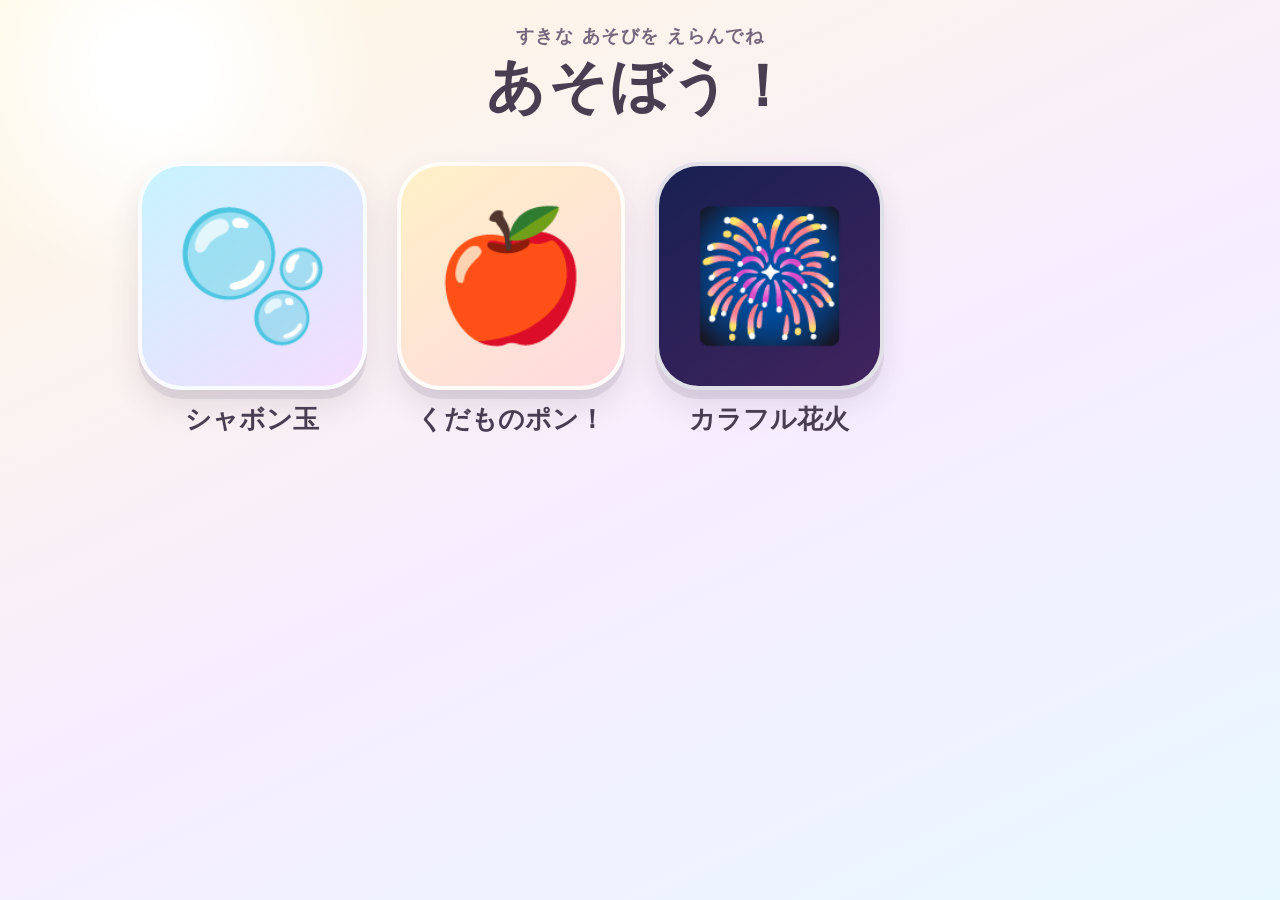
==== index.html @ 53bc14d3 "Add shared toddler app portal prototype" ====
<!doctype html>
<html lang="ja">
<head>
  <meta charset="UTF-8">
  <meta name="viewport" content="width=device-width, initial-scale=1, viewport-fit=cover">
  <meta name="theme-color" content="#fff7df">
  <meta name="description" content="幼児向けWebアプリを選んで遊べる共通ポータルです。">
  <title>あそぼう！</title>
  <link rel="icon" href="data:,">
  <link rel="stylesheet" href="portal/style.css">
</head>
<body>
  <main class="portal">
    <header class="portal-header">
      <p class="eyebrow">すきな あそびを えらんでね</p>
      <h1>あそぼう！</h1>
    </header>
    <nav aria-label="あそびを選ぶ">
      <div id="appGrid" class="app-grid"></div>
    </nav>
  </main>
  <script src="portal/apps.js" defer></script>
</body>
</html>
---- portal/style.css ----
:root { color-scheme: light; --ink: #493d51; }
* { box-sizing: border-box; }
html { min-height: 100%; background: #fff7df; }
body {
  min-width: 0; min-height: 100vh; min-height: 100dvh; margin: 0; overflow-x: hidden;
  color: var(--ink); font-family: "Hiragino Maru Gothic ProN", "Yu Gothic", Meiryo, system-ui, sans-serif;
  background: radial-gradient(circle at 12% 8%, #fff 0 4%, transparent 16%), linear-gradient(155deg, #fff8df, #f7edff 52%, #e8f8ff);
  -webkit-tap-highlight-color: transparent; -webkit-touch-callout: none;
}
.portal {
  width: min(100%, 1040px); min-height: 100vh; min-height: 100dvh; margin: 0 auto;
  padding: calc(24px + env(safe-area-inset-top)) max(18px, env(safe-area-inset-right)) calc(36px + env(safe-area-inset-bottom)) max(18px, env(safe-area-inset-left));
}
.portal-header { margin: 0 0 clamp(24px, 6vw, 42px); text-align: center; }
.eyebrow { margin: 0 0 5px; color: #76667c; font-size: clamp(13px, 3.6vw, 18px); font-weight: 700; letter-spacing: .08em; }
h1 { margin: 0; font-size: clamp(34px, 10vw, 58px); line-height: 1.15; letter-spacing: .05em; }
.app-grid { display: grid; grid-template-columns: repeat(2, minmax(0, 1fr)); gap: clamp(18px, 5vw, 30px); align-items: start; }
.app-card { min-width: 0; color: inherit; text-align: center; text-decoration: none; touch-action: manipulation; user-select: none; -webkit-user-select: none; }
.app-icon {
  display: grid; place-items: center; width: 100%; aspect-ratio: 1; border: 4px solid rgba(255,255,255,.86); border-radius: clamp(28px, 8vw, 44px);
  font-size: clamp(68px, 24vw, 126px); line-height: 1; box-shadow: 0 9px 0 rgba(86,66,92,.11), 0 16px 30px rgba(86,66,92,.13);
  transition: transform 150ms ease, box-shadow 150ms ease;
}
.app-card--bubble .app-icon { background: linear-gradient(145deg, #c7f3ff, #f5dcff); }
.app-card--fruit .app-icon { background: linear-gradient(145deg, #fff1c7, #ffd9df); }
.app-card--fireworks .app-icon { background: linear-gradient(145deg, #182052, #41235e); }
.app-name { display: block; margin-top: 13px; font-size: clamp(18px, 5vw, 26px); font-weight: 900; line-height: 1.3; overflow-wrap: anywhere; }
.app-card:active .app-icon { transform: translateY(4px) scale(.98); box-shadow: 0 4px 0 rgba(86,66,92,.11), 0 9px 18px rgba(86,66,92,.12); }
.app-card:focus-visible { outline: none; }
.app-card:focus-visible .app-icon { outline: 5px solid #286fc1; outline-offset: 4px; }
@media (min-width: 620px) { .app-grid { grid-template-columns: repeat(3, minmax(0, 1fr)); } }
@media (min-width: 940px) { .app-grid { grid-template-columns: repeat(4, minmax(0, 1fr)); } }
@media (orientation: landscape) and (max-height: 520px) {
  .portal { padding-top: calc(12px + env(safe-area-inset-top)); }
  .portal-header { margin-bottom: 16px; }
  .eyebrow { font-size: 13px; }
  h1 { font-size: 32px; }
  .app-grid { grid-template-columns: repeat(3, minmax(0, 1fr)); gap: 18px; }
  .app-icon { max-width: 190px; margin-inline: auto; font-size: min(18vw, 90px); border-radius: 30px; }
  .app-name { margin-top: 9px; font-size: 18px; }
}
@media (prefers-reduced-motion: reduce) { .app-icon { transition: none; } }
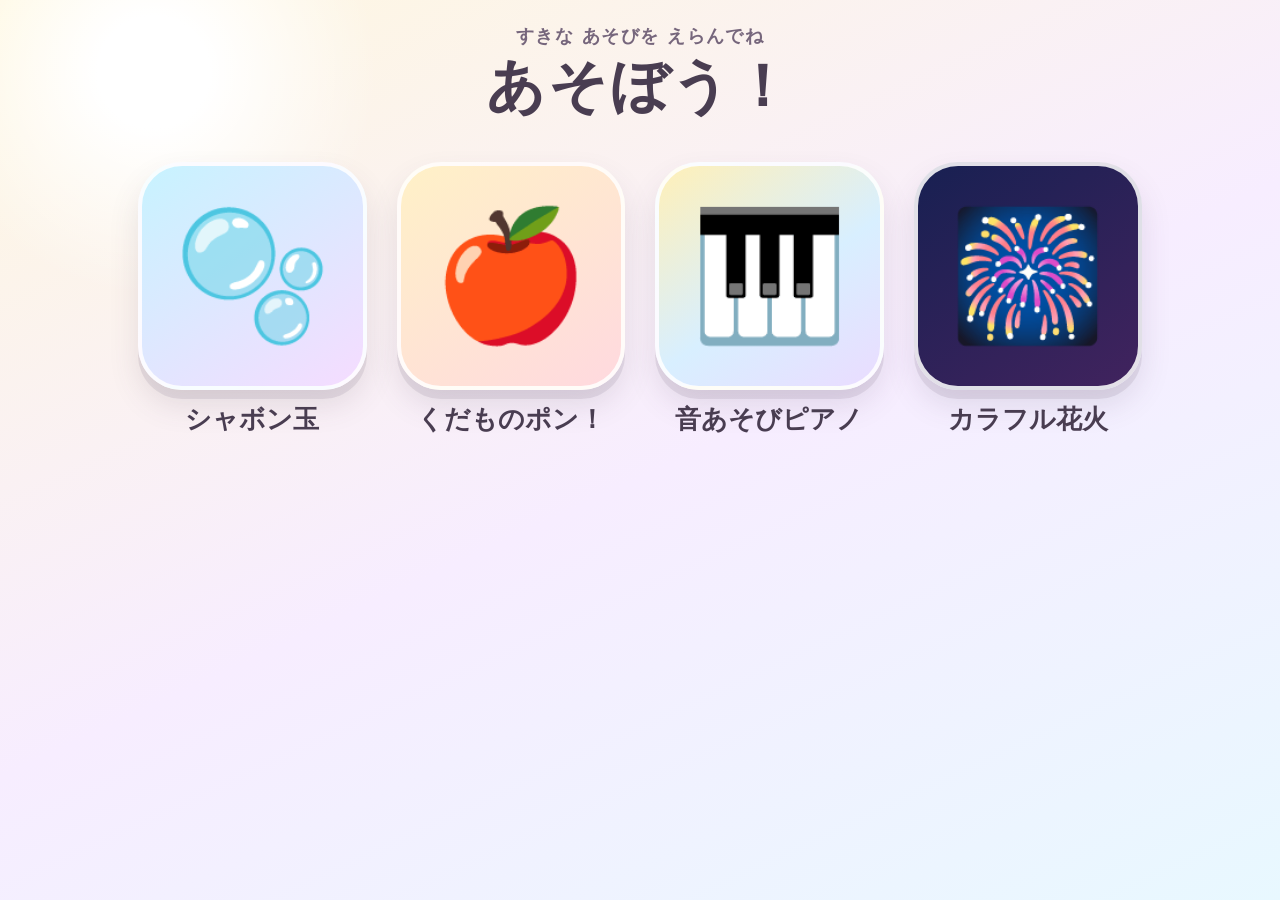
==== commit 4ecf672b: "Add shared GA4 page measurement" ====
--- a/index.html
+++ b/index.html
@@ -8,6 +8,8 @@
   <title>あそぼう！</title>
   <link rel="icon" href="data:,">
   <link rel="stylesheet" href="portal/style.css">
+  <script src="shared/clarity.js"></script>
+  <script src="shared/ga4.js"></script>
 </head>
 <body>
   <main class="portal">
--- a/portal/style.css
+++ b/portal/style.css
@@ -23,6 +23,7 @@
 }
 .app-card--bubble .app-icon { background: linear-gradient(145deg, #c7f3ff, #f5dcff); }
 .app-card--fruit .app-icon { background: linear-gradient(145deg, #fff1c7, #ffd9df); }
+.app-card--piano .app-icon { background: linear-gradient(145deg, #fff0b8, #d8efff 55%, #eadcff); }
 .app-card--fireworks .app-icon { background: linear-gradient(145deg, #182052, #41235e); }
 .app-name { display: block; margin-top: 13px; font-size: clamp(18px, 5vw, 26px); font-weight: 900; line-height: 1.3; overflow-wrap: anywhere; }
 .app-card:active .app-icon { transform: translateY(4px) scale(.98); box-shadow: 0 4px 0 rgba(86,66,92,.11), 0 9px 18px rgba(86,66,92,.12); }
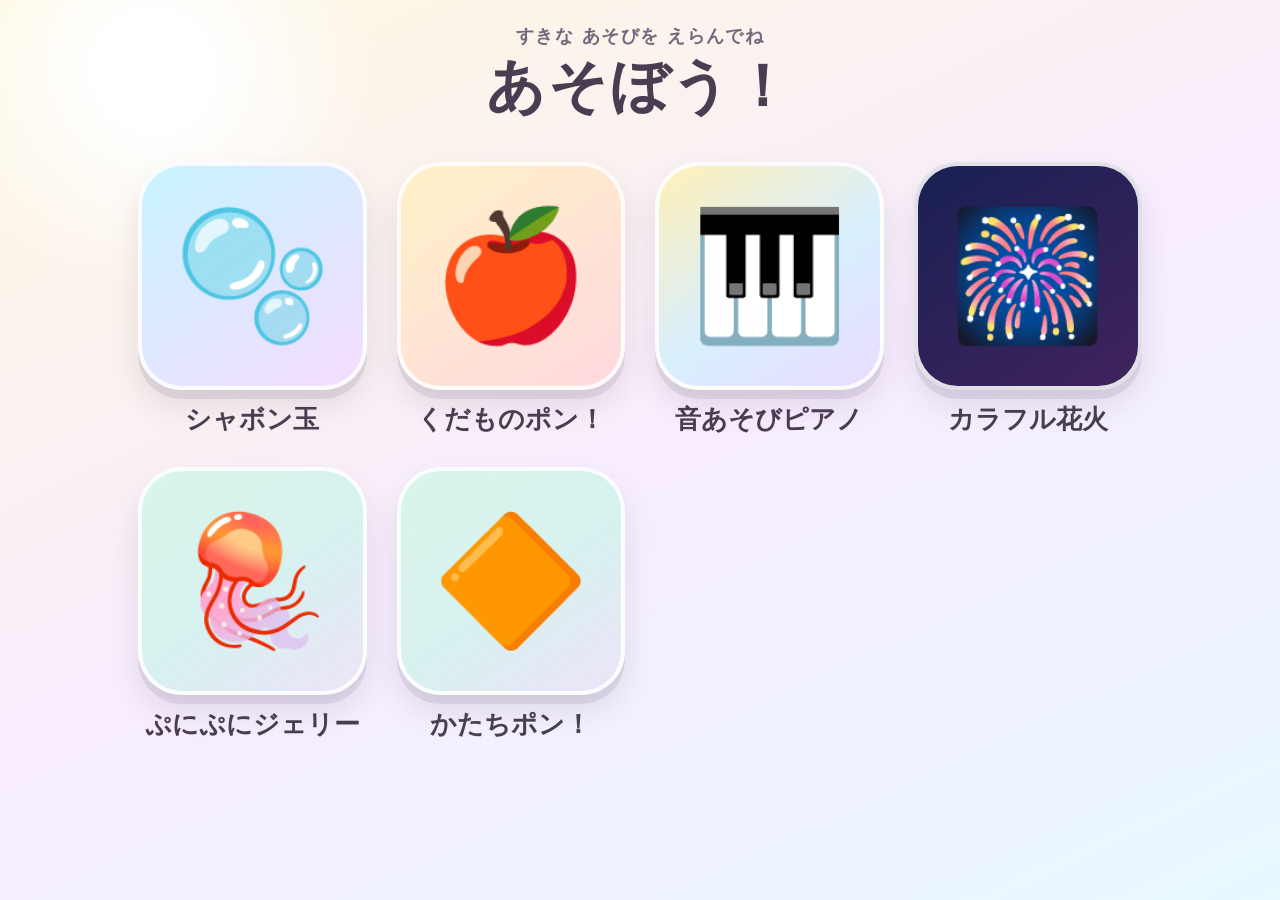
==== commit 5034a6a2: "Prepare APP-013 production release behind PR review" ====
--- a/index.html
+++ b/index.html
@@ -21,6 +21,6 @@
       <div id="appGrid" class="app-grid"></div>
     </nav>
   </main>
-  <script src="portal/apps.js" defer></script>
+  <script src="portal/apps.js?v=20261102-app013" defer></script>
 </body>
 </html>
--- a/portal/style.css
+++ b/portal/style.css
@@ -25,12 +25,16 @@
 .app-card--fruit .app-icon { background: linear-gradient(145deg, #fff1c7, #ffd9df); }
 .app-card--piano .app-icon { background: linear-gradient(145deg, #fff0b8, #d8efff 55%, #eadcff); }
 .app-card--fireworks .app-icon { background: linear-gradient(145deg, #182052, #41235e); }
+.app-card--jelly .app-icon { background: linear-gradient(145deg, #d9f6e9, #d7f1f0 55%, #eee4f8); }
 .app-name { display: block; margin-top: 13px; font-size: clamp(18px, 5vw, 26px); font-weight: 900; line-height: 1.3; overflow-wrap: anywhere; }
 .app-card:active .app-icon { transform: translateY(4px) scale(.98); box-shadow: 0 4px 0 rgba(86,66,92,.11), 0 9px 18px rgba(86,66,92,.12); }
 .app-card:focus-visible { outline: none; }
 .app-card:focus-visible .app-icon { outline: 5px solid #286fc1; outline-offset: 4px; }
 @media (min-width: 620px) { .app-grid { grid-template-columns: repeat(3, minmax(0, 1fr)); } }
-@media (min-width: 940px) { .app-grid { grid-template-columns: repeat(4, minmax(0, 1fr)); } }
+@media (min-width: 940px) {
+  .portal { padding-bottom: calc(28px + env(safe-area-inset-bottom)); }
+  .app-grid { grid-template-columns: repeat(4, minmax(0, 1fr)); }
+}
 @media (orientation: landscape) and (max-height: 520px) {
   .portal { padding-top: calc(12px + env(safe-area-inset-top)); }
   .portal-header { margin-bottom: 16px; }
